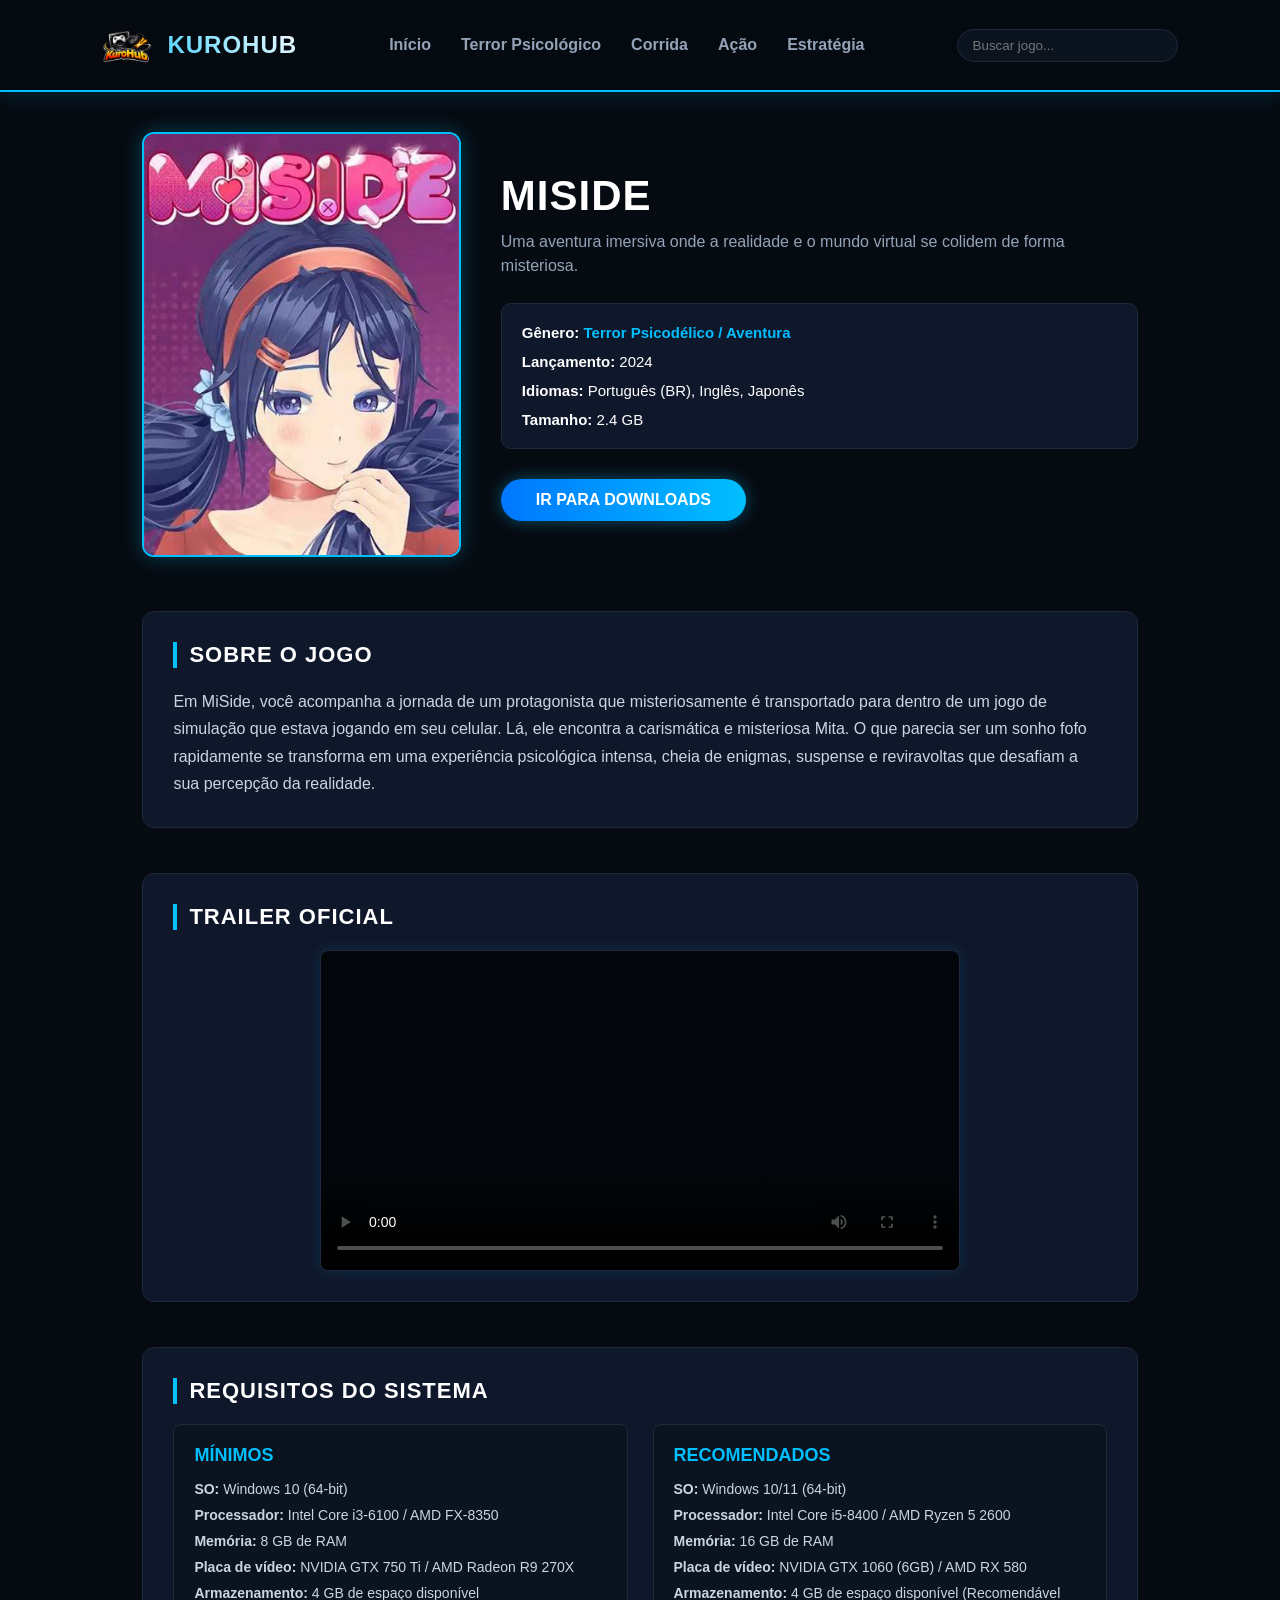
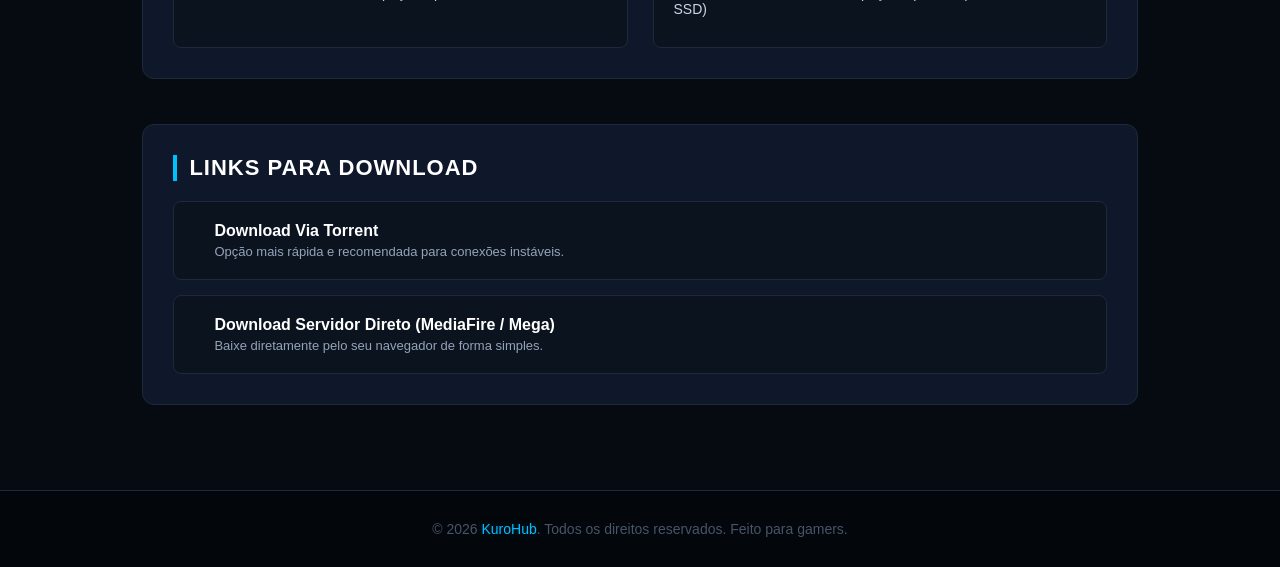
==== miside.html @ 4e560bf0 "Add files via upload" ====
<!DOCTYPE html>
<html lang="pt-BR">
<head>
    <meta charset="UTF-8">
    <meta name="viewport" content="width=device-width, initial-scale=1.0">
    <title>KuroHub - Baixar MiSide para PC</title>
    <link rel="icon" type="image/x-icon" href="logo.ico">
    <link rel="stylesheet" href="style.css">
</head>
<body>

    <!-- CABEÇALHO -->
    <header>
        <div class="logo">
            <img src="logo.ico" alt="KuroHub Logo"> 
            KuroHub
        </div>
        <nav>
            <ul>
                <li><a href="index.html">Início</a></li>
                <li><a href="index.html#jogos">Terror Psicológico</a></li>
                <li><a href="index.html#jogos">Corrida</a></li>
                <li><a href="index.html#jogos">Ação</a></li>
                <li><a href="index.html#jogos">Estratégia</a></li>
            </ul>
        </nav>
        <div class="busca-box">
            <input type="text" placeholder="Buscar jogo...">
            <i class="fa-solid fa-magnifying-glass"></i>
        </div>
    </header>

    <!-- CONTEÚDO DO JOGO -->
    <main class="container-jogo">
        
        <!-- Bloco Principal: Capa e Informações Básicas -->
        <div class="topo-jogo">
            <!-- Capa do Jogo (A mesma imagem vertical do card) -->
            <div class="capa-container">
                <img src="miside.jpg    " alt="Capa MiSide" class="jogo-capa-interna">
            </div>

            <!-- Detalhes Rápidos -->
            <div class="detalhes-rapidos">
                <h1 class="titulo-jogo-interno">MiSide</h1>
                <p class="tagline-jogo">Uma aventura imersiva onde a realidade e o mundo virtual se colidem de forma misteriosa.</p>
                
                <div class="info-meta">
                    <p><strong><i class="fa-solid fa-tags"></i> Gênero:</strong> <span class="destaque-azul">Terror Psicodélico / Aventura</span></p>
                    <p><strong><i class="fa-solid fa-calendar-days"></i> Lançamento:</strong> 2024</p>
                    <p><strong><i class="fa-solid fa-language"></i> Idiomas:</strong> Português (BR), Inglês, Japonês</p>
                    <p><strong><i class="fa-solid fa-weight-hanging"></i> Tamanho:</strong> 2.4 GB</p>
                </div>

                <!-- Botão de Download Principal -->
                <a href="#links-download" class="btn-cta btn-jogar-agora">
                    <i class="fa-solid fa-download"></i> Ir para Downloads
                </a>
            </div>
        </div>

         <!-- Sinopse / Descrição -->
        <section class="secao-interna">
            <h2 class="subtitulo-jogo">Sobre o Jogo</h2>
            <p class="texto-descricao">
                Em MiSide, você acompanha a jornada de um protagonista que misteriosamente é transportado para dentro de um jogo de simulação que estava jogando em seu celular. Lá, ele encontra a carismática e misteriosa Mita. O que parecia ser um sonho fofo rapidamente se transforma em uma experiência psicológica intensa, cheia de enigmas, suspense e reviravoltas que desafiam a sua percepção da realidade.
            </p>
        </section>

        <!-- SEÇÃO COM O VÍDEO BAIXADO -->
        <section class="secao-interna">
            <h2 class="subtitulo-jogo">Trailer Oficial</h2>
            <div class="video-container">
                <!-- Se o seu vídeo tiver outro nome ou extensão (ex: .mkv, .webm), mude no 'src' abaixo -->
                <video controls preload="metadata" poster="https://unsplash.com">
                    <source src="tmiside.mp4" type="video/mp4">
                    Seu navegador não suporta a reprodução de vídeos HTML5.
                </video>
            </div>
        </section>

        <!-- Requisitos do Sistema -->
        <section class="secao-interna">
            <h2 class="subtitulo-jogo">Requisitos do Sistema</h2>
            <div class="requisitos-grid">
                <!-- Mínimos -->
                <div class="requisitos-box">
                    <h3>Mínimos</h3>
                    <ul>
                        <li><strong>SO:</strong> Windows 10 (64-bit)</li>
                        <li><strong>Processador:</strong> Intel Core i3-6100 / AMD FX-8350</li>
                        <li><strong>Memória:</strong> 8 GB de RAM</li>
                        <li><strong>Placa de vídeo:</strong> NVIDIA GTX 750 Ti / AMD Radeon R9 270X</li>
                        <li><strong>Armazenamento:</strong> 4 GB de espaço disponível</li>
                    </ul>
                </div>
                <!-- Recomendados -->
                <div class="requisitos-box">
                    <h3>Recomendados</h3>
                    <ul>
                        <li><strong>SO:</strong> Windows 10/11 (64-bit)</li>
                        <li><strong>Processador:</strong> Intel Core i5-8400 / AMD Ryzen 5 2600</li>
                        <li><strong>Memória:</strong> 16 GB de RAM</li>
                        <li><strong>Placa de vídeo:</strong> NVIDIA GTX 1060 (6GB) / AMD RX 580</li>
                        <li><strong>Armazenamento:</strong> 4 GB de espaço disponível (Recomendável SSD)</li>
                    </ul>
                </div>
            </div>
        </section>

        <!-- Seção de Links para Download -->
        <section class="secao-interna" id="links-download">
            <h2 class="subtitulo-jogo">Links para Download</h2>
            <div class="links-grid">
                <a href="#" class="link-download-card">
                    <div class="link-icon"><i class="fa-solid fa-circle-down"></i></div>
                    <div class="link-texto">
                        <h4>Download Via Torrent</h4>
                        <p>Opção mais rápida e recomendada para conexões instáveis.</p>
                    </div>
                </a>
                <a href="#" class="link-download-card">
                    <div class="link-icon"><i class="fa-solid fa-cloud-arrow-down"></i></div>
                    <div class="link-texto">
                        <h4>Download Servidor Direto (MediaFire / Mega)</h4>
                        <p>Baixe diretamente pelo seu navegador de forma simples.</p>
                    </div>
                </a>
            </div>
        </section>

    </main>

    <!-- RODAPÉ -->
    <footer>
        <p>&copy; 2026 <span>KuroHub</span>. Todos os direitos reservados. Feito para gamers.</p>
    </footer>

</body>
</html>
---- style.css ----
/* CONFIGURAÇÕES GERAIS E PALETA DE CORES (Nova Identidade Azul Tecnológico) */
:root {
    --bg-principal: #060b11;
    --bg-card: #0f172a;
    --cor-azul-neon: #00BFFF;
    --cor-azul-brilho: #0077ff;
    --texto-claro: #ffffff;
    --texto-cinza: #94a3b8;
}

* {
    margin: 0;
    padding: 0;
    box-sizing: border-box;
    font-family: 'Segoe UI', Tahoma, Geneva, Verdana, sans-serif;
}

body {
    background-color: var(--bg-principal);
    color: var(--texto-claro);
    overflow-x: hidden;
}

a {
    text-decoration: none;
    color: inherit;
}

/* CABEÇALHO (NAVBAR) */
header {
    display: flex;
    justify-content: space-between;
    align-items: center;
    padding: 20px 8%;
    background-color: rgba(6, 11, 17, 0.95);
    border-bottom: 2px solid var(--cor-azul-neon);
    box-shadow: 0 4px 20px rgba(0, 191, 255, 0.15);
    position: sticky;
    top: 0;
    z-index: 1000;
}

.logo {
    display: flex;
    align-items: center;
    gap: 15px;
    font-size: 24px;
    font-weight: bold;
    text-transform: uppercase;
    letter-spacing: 1px;
    background: linear-gradient(45deg, var(--cor-azul-neon), #ffffff);
    -webkit-background-clip: text; /* Mantido para navegadores Webkit (Chrome/Safari) */
    background-clip: text;         /* Propriedade padrão que remove o erro no VS Code */
    -webkit-text-fill-color: transparent;
}

.logo img {
    height: 50px;
    border-radius: 8px;
}

nav ul {
    display: flex;
    list-style: none;
    gap: 30px;
}

nav ul li a {
    font-weight: 600;
    transition: 0.3s;
    cursor: pointer;
    padding-bottom: 5px;
    color: var(--texto-cinza);
}

nav ul li a:hover, nav ul li a.active {
    color: var(--cor-azul-neon);
    border-bottom: 2px solid var(--cor-azul-neon);
    text-shadow: 0 0 10px rgba(0, 191, 255, 0.5);
}

.busca-box {
    position: relative;
}

.busca-box input {
    padding: 8px 15px;
    padding-right: 35px;
    border-radius: 20px;
    border: 1px solid #1e293b;
    background-color: #0b131f;
    color: white;
    outline: none;
    transition: 0.3s;
}

.busca-box input:focus {
    border-color: var(--cor-azul-neon);
    box-shadow: 0 0 10px rgba(0, 191, 255, 0.3);
}

.busca-box i {
    position: absolute;
    right: 12px;
    top: 50%;
    transform: translateY(-50%);
    color: var(--cor-azul-neon);
}

/* SEÇÃO DE DESTAQUE (HERO BANNER) */
.hero {
    height: 50vh;
    /* Ajustado: Gradiente preto muito mais forte (0.85 e 0.95) para isolar o fundo da imagem */
    background: linear-gradient(rgba(6, 11, 17, 0.85), rgba(6, 11, 17, 0.98)), url('https://unsplash.com') no-repeat center center/cover;
    display: flex;
    flex-direction: column;
    justify-content: center;
    align-items: center;
    text-align: center;
    padding: 0 20px;
}

.hero p {
    font-size: 18px;
    color: var(--texto-cinza);
    margin-bottom: 30px;
    max-width: 600px;
}

.btn-cta {
    background: linear-gradient(90deg, var(--cor-azul-brilho), var(--cor-azul-neon));
    color: #ffffff;
    padding: 12px 35px;
    font-weight: bold;
    border-radius: 25px;
    text-transform: uppercase;
    box-shadow: 0 0 15px rgba(0, 191, 255, 0.4);
    transition: 0.3s ease;
}

.btn-cta:hover {
    transform: scale(1.05);
    box-shadow: 0 0 25px rgba(0, 191, 255, 0.8);
}

/* VITRINE DE JOGOS (GRID) */
.container {
    padding: 60px 8%;
    min-height: 50vh;
}

.titulo-secao {
    font-size: 28px;
    margin-bottom: 30px;
    border-left: 5px solid var(--cor-azul-neon);
    padding-left: 15px;
    text-transform: uppercase;
    letter-spacing: 1px;
}

.games-grid {
    display: grid;
    grid-template-columns: repeat(auto-fill, minmax(220px, 1fr));
    gap: 30px;
}

.game-card {
    background-color: var(--bg-card);
    border-radius: 12px;
    overflow: hidden;
    transition: transform 0.3s, border-color 0.3s, box-shadow 0.3s;
    border: 1px solid #1e293b;
    display: flex;
    flex-direction: column;
}

.game-card.hidden {
    display: none;
}

.game-card:hover {
    transform: translateY(-10px);
    border-color: var(--cor-azul-neon);
    box-shadow: 0 5px 20px rgba(0, 191, 255, 0.2);
}

.game-thumb {
    width: 100%;        /* Força a imagem a encostar nas bordas laterais do card */
    height: auto;       /* Deixa a altura livre para mostrar o pôster inteiro sem distorcer */
    display: block;     /* Remove pequenos espaços em branco fantasmas abaixo da foto */
    transition: transform 0.4s ease;
}
.game-info {
    padding: 15px;
    display: flex;
    flex-direction: column;
    flex-grow: 1;
}

.game-title {
    font-size: 18px;
    font-weight: bold;
    margin-bottom: 8px;
    white-space: nowrap;
    overflow: hidden;
    text-overflow: ellipsis;
}

.game-category {
    font-size: 12px;
    color: var(--cor-azul-neon);
    text-transform: uppercase;
    font-weight: bold;
    margin-bottom: 15px;
}

.btn-download {
    background-color: #0b131f;
    border: 1px solid var(--cor-azul-neon);
    color: white;
    text-align: center;
    padding: 8px 0;
    border-radius: 6px;
    font-weight: bold;
    margin-top: auto;
    transition: 0.3s;
}

.btn-download:hover {
    background: var(--cor-azul-neon);
    color: #060b11;
    box-shadow: 0 0 15px rgba(0, 191, 255, 0.4);
}

/* RODAPÉ */
footer {
    background-color: #03060a;
    padding: 30px 8%;
    text-align: center;
    border-top: 1px solid #1e293b;
    color: #475569;
    font-size: 14px;
}

footer span {
    color: var(--cor-azul-neon);
    text-shadow: 0 0 10px rgba(0, 191, 255, 0.3);
}

/* ==========================================================================
   ESTILOS EXCLUSIVOS DA PÁGINA INTERNA DO JOGO
   ========================================================================== */
.container-jogo {
    padding: 40px 8%;
    max-width: 1200px;
    margin: 0 auto;
}

.topo-jogo {
    display: flex;
    gap: 40px;
    margin-bottom: 50px;
    flex-wrap: wrap; /* Garante que fique bonito no celular */
}

.capa-container {
    flex: 1;
    min-width: 280px;
    max-width: 320px;
}

.jogo-capa-interna {
    width: 100%;
    height: auto;
    border-radius: 12px;
    border: 2px solid var(--cor-azul-neon);
    box-shadow: 0 0 20px rgba(0, 191, 255, 0.3);
}

.detalhes-rapidos {
    flex: 2;
    min-width: 300px;
    display: flex;
    flex-direction: column;
    justify-content: center;
}

.titulo-jogo-interno {
    font-size: 42px;
    text-transform: uppercase;
    margin-bottom: 10px;
    letter-spacing: 1px;
}

.tagline-jogo {
    font-size: 16px;
    color: var(--texto-cinza);
    margin-bottom: 25px;
    line-height: 1.5;
}

.info-meta {
    background-color: var(--bg-card);
    padding: 20px;
    border-radius: 10px;
    border: 1px solid #1e293b;
    margin-bottom: 30px;
}

.info-meta p {
    margin-bottom: 12px;
    font-size: 15px;
}

.info-meta p:last-child {
    margin-bottom: 0;
}

.destaque-azul {
    color: var(--cor-azul-neon);
    font-weight: bold;
}

.btn-jogar-agora {
    align-self: flex-start;
    text-align: center;
}

.secao-interna {
    margin-bottom: 45px;
    background-color: var(--bg-card);
    padding: 30px;
    border-radius: 12px;
    border: 1px solid #1e293b;
}

.subtitulo-jogo {
    font-size: 22px;
    margin-bottom: 20px;
    text-transform: uppercase;
    border-left: 4px solid var(--cor-azul-neon);
    padding-left: 12px;
    letter-spacing: 1px;
}

.texto-descricao {
    color: #cbd5e1;
    line-height: 1.7;
    font-size: 16px;
}

/* REQUISITOS */
.requisitos-grid {
    display: grid;
    grid-template-columns: repeat(auto-fit, minmax(280px, 1fr));
    gap: 25px;
}

.requisitos-box {
    background-color: #0b131f;
    padding: 20px;
    border-radius: 8px;
    border: 1px solid #1e293b;
}

.requisitos-box h3 {
    color: var(--cor-azul-neon);
    margin-bottom: 15px;
    text-transform: uppercase;
    font-size: 18px;
}

.requisitos-box ul {
    list-style: none;
}

.requisitos-box ul li {
    margin-bottom: 10px;
    font-size: 14px;
    color: #cbd5e1;
}

/* LINKS DE DOWNLOAD */
.links-grid {
    display: flex;
    flex-direction: column;
    gap: 15px;
}

.link-download-card {
    display: flex;
    align-items: center;
    gap: 20px;
    background-color: #0b131f;
    padding: 20px;
    border-radius: 8px;
    border: 1px solid #1e293b;
    transition: 0.3s;
}

.link-download-card:hover {
    border-color: var(--cor-azul-neon);
    transform: translateX(5px);
    box-shadow: 0 0 15px rgba(0, 191, 255, 0.1);
}

.link-icon i {
    font-size: 32px;
    color: var(--cor-azul-neon);
}

.link-texto h4 {
    font-size: 16px;
    margin-bottom: 4px;
}

.link-texto p {
    font-size: 13px;
    color: var(--texto-cinza);
}

/*trailer */
.video-container {
    width: 100%;
    max-width: 640px;        /* Reduzido de 800px para 640px para ficar bem mais compacto */
    margin: 15px auto 0 auto; /* Centraliza perfeitamente no meio do card */
    border-radius: 8px;
    overflow: hidden;
    border: 1px solid #1e293b;
    box-shadow: 0 0 15px rgba(0, 191, 255, 0.15);
    background-color: #03060a; /* Fundo preto puro para as barras de carregamento */
}

.video-container video {
    width: 100%;
    height: auto;
    max-height: 360px;       /* Limita a altura máxima para o player nunca ficar gigante */
    object-fit: contain;     /* Faz o vídeo se encaixar sem forçar proporções estranhas */
    display: block;
    outline: none;
}
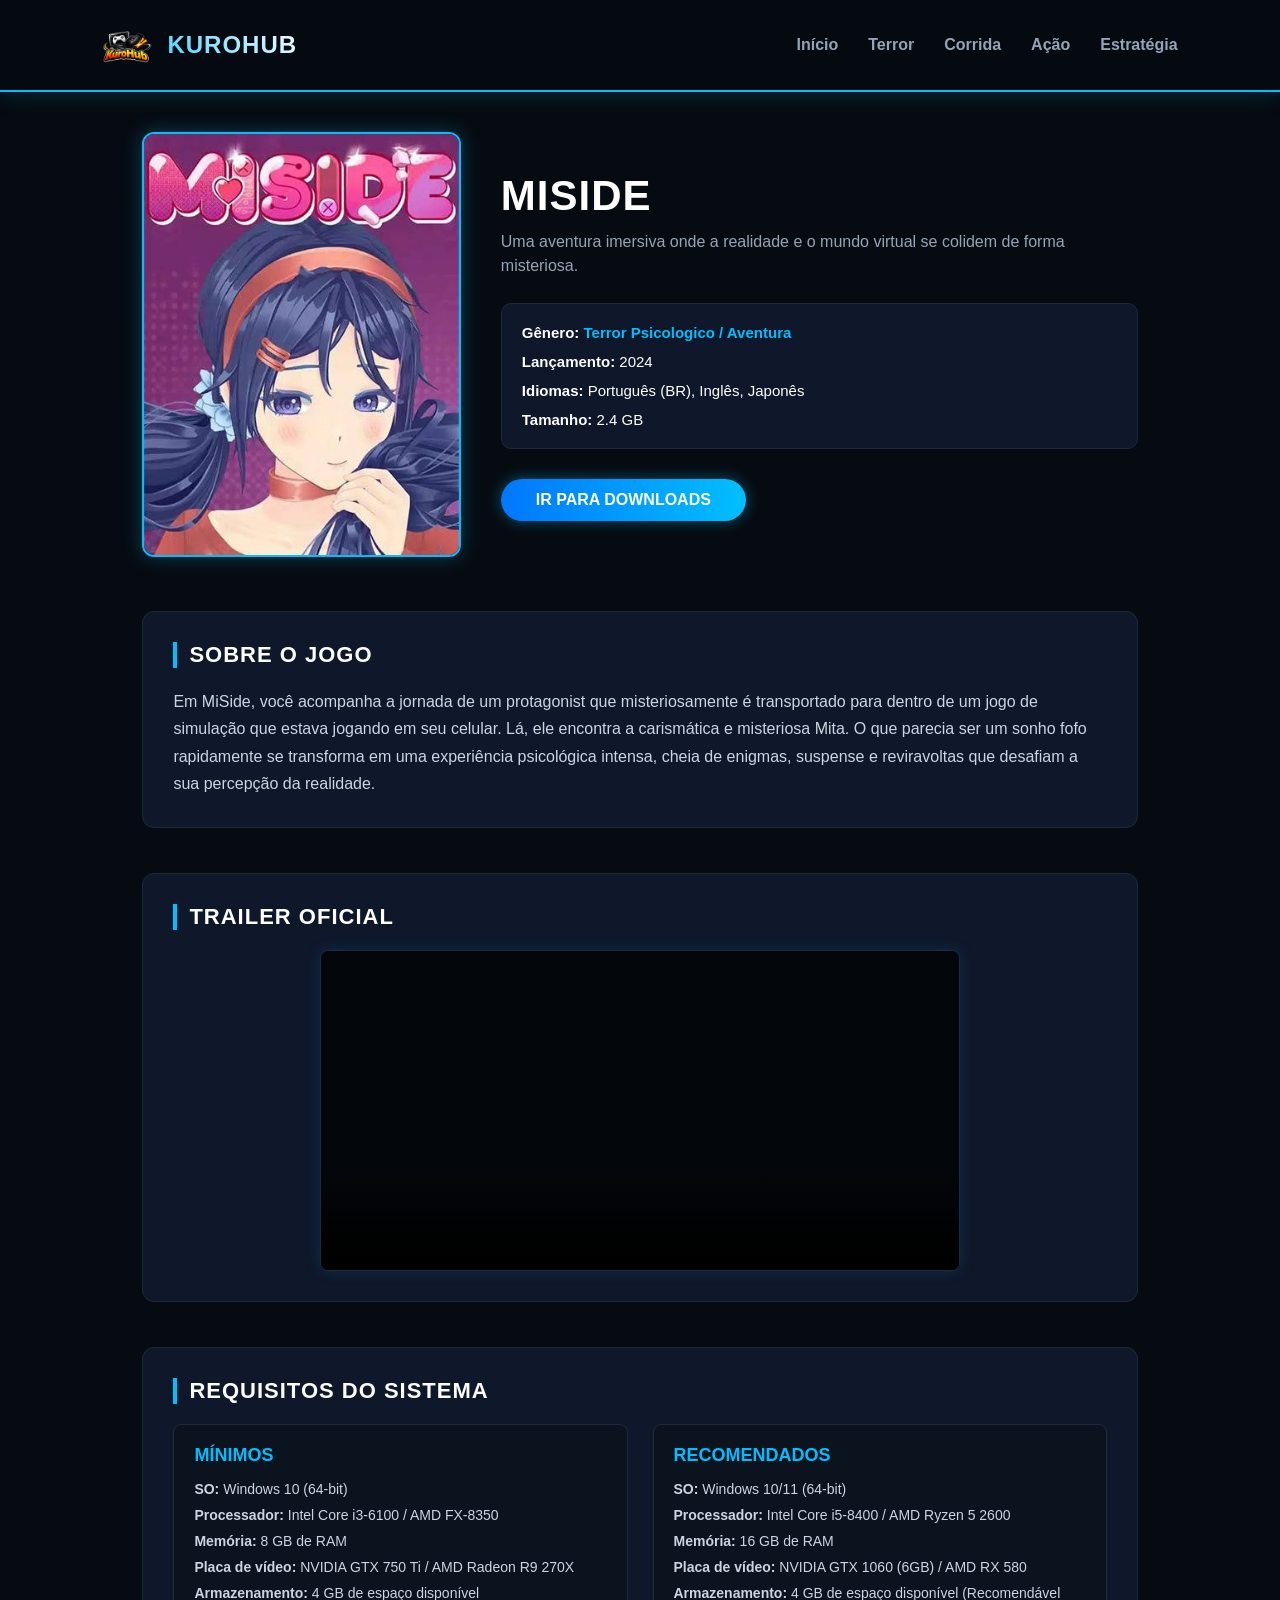
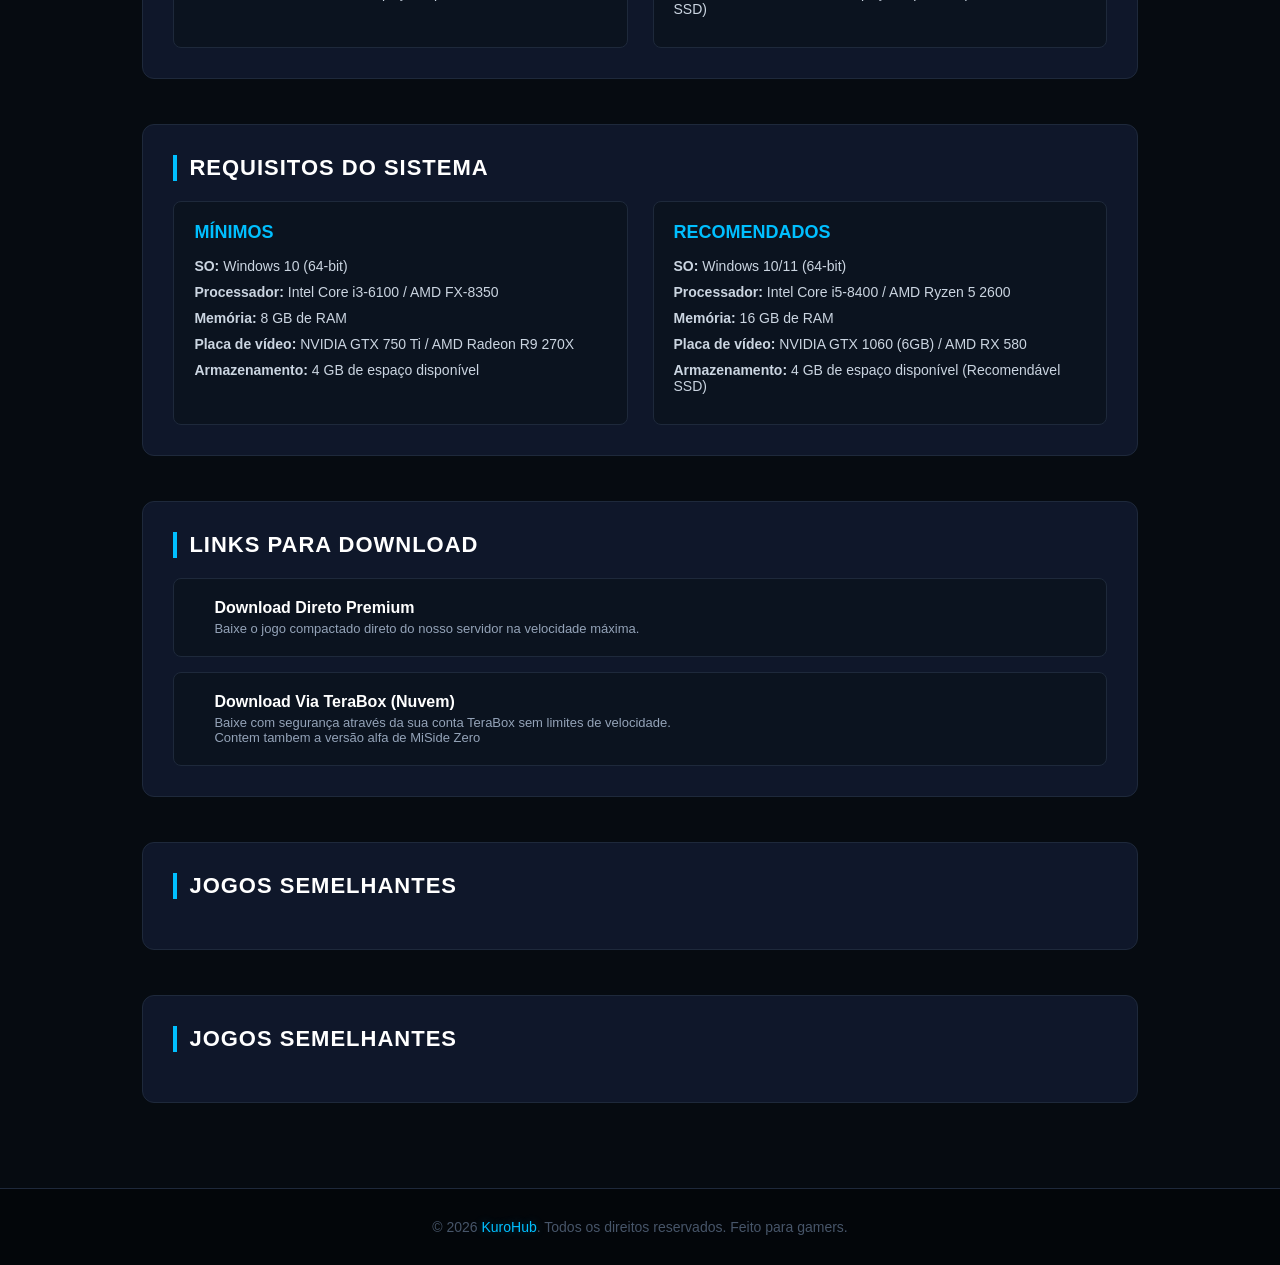
==== commit 177eeccf: "Add files via upload" ====
--- a/miside.html
+++ b/miside.html
@@ -7,7 +7,8 @@
     <link rel="icon" type="image/x-icon" href="logo.ico">
     <link rel="stylesheet" href="style.css">
 </head>
-<body>
+<!-- Adicionado o atributo para o JavaScript identificar o gênero do MiSide -->
+<body data-genero-atual="terror">
 
     <!-- CABEÇALHO -->
     <header>
@@ -18,16 +19,12 @@
         <nav>
             <ul>
                 <li><a href="index.html">Início</a></li>
-                <li><a href="index.html#jogos">Terror Psicológico</a></li>
+                <li><a href="index.html#jogos">Terror</a></li>
                 <li><a href="index.html#jogos">Corrida</a></li>
                 <li><a href="index.html#jogos">Ação</a></li>
                 <li><a href="index.html#jogos">Estratégia</a></li>
             </ul>
         </nav>
-        <div class="busca-box">
-            <input type="text" placeholder="Buscar jogo...">
-            <i class="fa-solid fa-magnifying-glass"></i>
-        </div>
     </header>
 
     <!-- CONTEÚDO DO JOGO -->
@@ -37,7 +34,7 @@
         <div class="topo-jogo">
             <!-- Capa do Jogo (A mesma imagem vertical do card) -->
             <div class="capa-container">
-                <img src="miside.jpg    " alt="Capa MiSide" class="jogo-capa-interna">
+                <img src="miside.jpg" alt="Capa MiSide" class="jogo-capa-interna">
             </div>
 
             <!-- Detalhes Rápidos -->
@@ -46,7 +43,7 @@
                 <p class="tagline-jogo">Uma aventura imersiva onde a realidade e o mundo virtual se colidem de forma misteriosa.</p>
                 
                 <div class="info-meta">
-                    <p><strong><i class="fa-solid fa-tags"></i> Gênero:</strong> <span class="destaque-azul">Terror Psicodélico / Aventura</span></p>
+                    <p><strong><i class="fa-solid fa-tags"></i> Gênero:</strong> <span class="destaque-azul">Terror Psicologico / Aventura</span></p>
                     <p><strong><i class="fa-solid fa-calendar-days"></i> Lançamento:</strong> 2024</p>
                     <p><strong><i class="fa-solid fa-language"></i> Idiomas:</strong> Português (BR), Inglês, Japonês</p>
                     <p><strong><i class="fa-solid fa-weight-hanging"></i> Tamanho:</strong> 2.4 GB</p>
@@ -63,7 +60,7 @@
         <section class="secao-interna">
             <h2 class="subtitulo-jogo">Sobre o Jogo</h2>
             <p class="texto-descricao">
-                Em MiSide, você acompanha a jornada de um protagonista que misteriosamente é transportado para dentro de um jogo de simulação que estava jogando em seu celular. Lá, ele encontra a carismática e misteriosa Mita. O que parecia ser um sonho fofo rapidamente se transforma em uma experiência psicológica intensa, cheia de enigmas, suspense e reviravoltas que desafiam a sua percepção da realidade.
+                Em MiSide, você acompanha a jornada de um protagonist que misteriosamente é transportado para dentro de um jogo de simulação que estava jogando em seu celular. Lá, ele encontra a carismática e misteriosa Mita. O que parecia ser um sonho fofo rapidamente se transforma em uma experiência psicológica intensa, cheia de enigmas, suspense e reviravoltas que desafiam a sua percepção da realidade.
             </p>
         </section>
 
@@ -108,24 +105,73 @@
             </div>
         </section>
 
-        <!-- Seção de Links para Download -->
+        <!-- Requisitos do Sistema -->
+        <section class="secao-interna">
+            <h2 class="subtitulo-jogo">Requisitos do Sistema</h2>
+            <div class="requisitos-grid">
+                <!-- Mínimos -->
+                <div class="requisitos-box">
+                    <h3>Mínimos</h3>
+                    <ul>
+                        <li><strong>SO:</strong> Windows 10 (64-bit)</li>
+                        <li><strong>Processador:</strong> Intel Core i3-6100 / AMD FX-8350</li>
+                        <li><strong>Memória:</strong> 8 GB de RAM</li>
+                        <li><strong>Placa de vídeo:</strong> NVIDIA GTX 750 Ti / AMD Radeon R9 270X</li>
+                        <li><strong>Armazenamento:</strong> 4 GB de espaço disponível</li>
+                    </ul>
+                </div>
+                <!-- Recomendados -->
+                <div class="requisitos-box">
+                    <h3>Recomendados</h3>
+                    <ul>
+                        <li><strong>SO:</strong> Windows 10/11 (64-bit)</li>
+                        <li><strong>Processador:</strong> Intel Core i5-8400 / AMD Ryzen 5 2600</li>
+                        <li><strong>Memória:</strong> 16 GB de RAM</li>
+                        <li><strong>Placa de vídeo:</strong> NVIDIA GTX 1060 (6GB) / AMD RX 580</li>
+                        <li><strong>Armazenamento:</strong> 4 GB de espaço disponível (Recomendável SSD)</li>
+                    </ul>
+                </div>
+            </div>
+        </section>
+
+        <!-- SEÇÃO DE DOWNLOADS (Ajustada com a moldura visual correta) -->
         <section class="secao-interna" id="links-download">
             <h2 class="subtitulo-jogo">Links para Download</h2>
             <div class="links-grid">
-                <a href="#" class="link-download-card">
-                    <div class="link-icon"><i class="fa-solid fa-circle-down"></i></div>
+                <!-- Download Direto (Servidor Local) -->
+                <a href="MiSide.v0.93L.zip" download class="link-download-card">
+                    <div class="link-icon"><i class="fa-solid fa-cloud-arrow-down"></i></div>
                     <div class="link-texto">
-                        <h4>Download Via Torrent</h4>
-                        <p>Opção mais rápida e recomendada para conexões instáveis.</p>
+                        <h4>Download Direto Premium</h4>
+                        <p>Baixe o jogo compactado direto do nosso servidor na velocidade máxima.</p>
                     </div>
                 </a>
-                <a href="#" class="link-download-card">
-                    <div class="link-icon"><i class="fa-solid fa-cloud-arrow-down"></i></div>
+                
+                <!-- Download Via Tera box-->
+                <a href="https://www.1024tera.com/portuguese/sharing/link?surl=GewRqzICQkLAQdi8HDagug" target="_blank" class="link-download-card">
+                    <div class="link-icon"><i class="fa-solid fa-box-open"></i></div>
                     <div class="link-texto">
-                        <h4>Download Servidor Direto (MediaFire / Mega)</h4>
-                        <p>Baixe diretamente pelo seu navegador de forma simples.</p>
+                        <h4>Download Via TeraBox (Nuvem)</h4>
+                        <p>Baixe com segurança através da sua conta TeraBox sem limites de velocidade.</p>
+                        <p>Contem tambem a versão alfa de MiSide Zero</p>
                     </div>
                 </a>
+            </div>
+        </section>
+
+        <!-- NOVA SEÇÃO: JOGOS SEMELHANTES (AUTOMÁTICA VIA JS) -->
+        <section class="secao-interna">
+            <h2 class="subtitulo-jogo">Jogos Semelhantes</h2>
+            <div class="games-grid" id="jogos-semelhantes">
+                <!-- O script.js vai preencher automaticamente com "The Karaoke" aqui -->
+            </div>
+        </section>
+
+        <!-- NOVA SEÇÃO: JOGOS SEMELHANTES (AUTOMÁTICA VIA JS) -->
+        <section class="secao-interna">
+            <h2 class="subtitulo-jogo">Jogos Semelhantes</h2>
+            <div class="games-grid" id="jogos-semelhantes">
+                <!-- O script.js vai preencher automaticamente com "The Karaoke" aqui -->
             </div>
         </section>
 
@@ -136,5 +182,7 @@
         <p>&copy; 2026 <span>KuroHub</span>. Todos os direitos reservados. Feito para gamers.</p>
     </footer>
 
+    <!-- Vinculação do script necessária para rodar o filtro automático -->
+    <script src="script.js"></script>
 </body>
 </html>
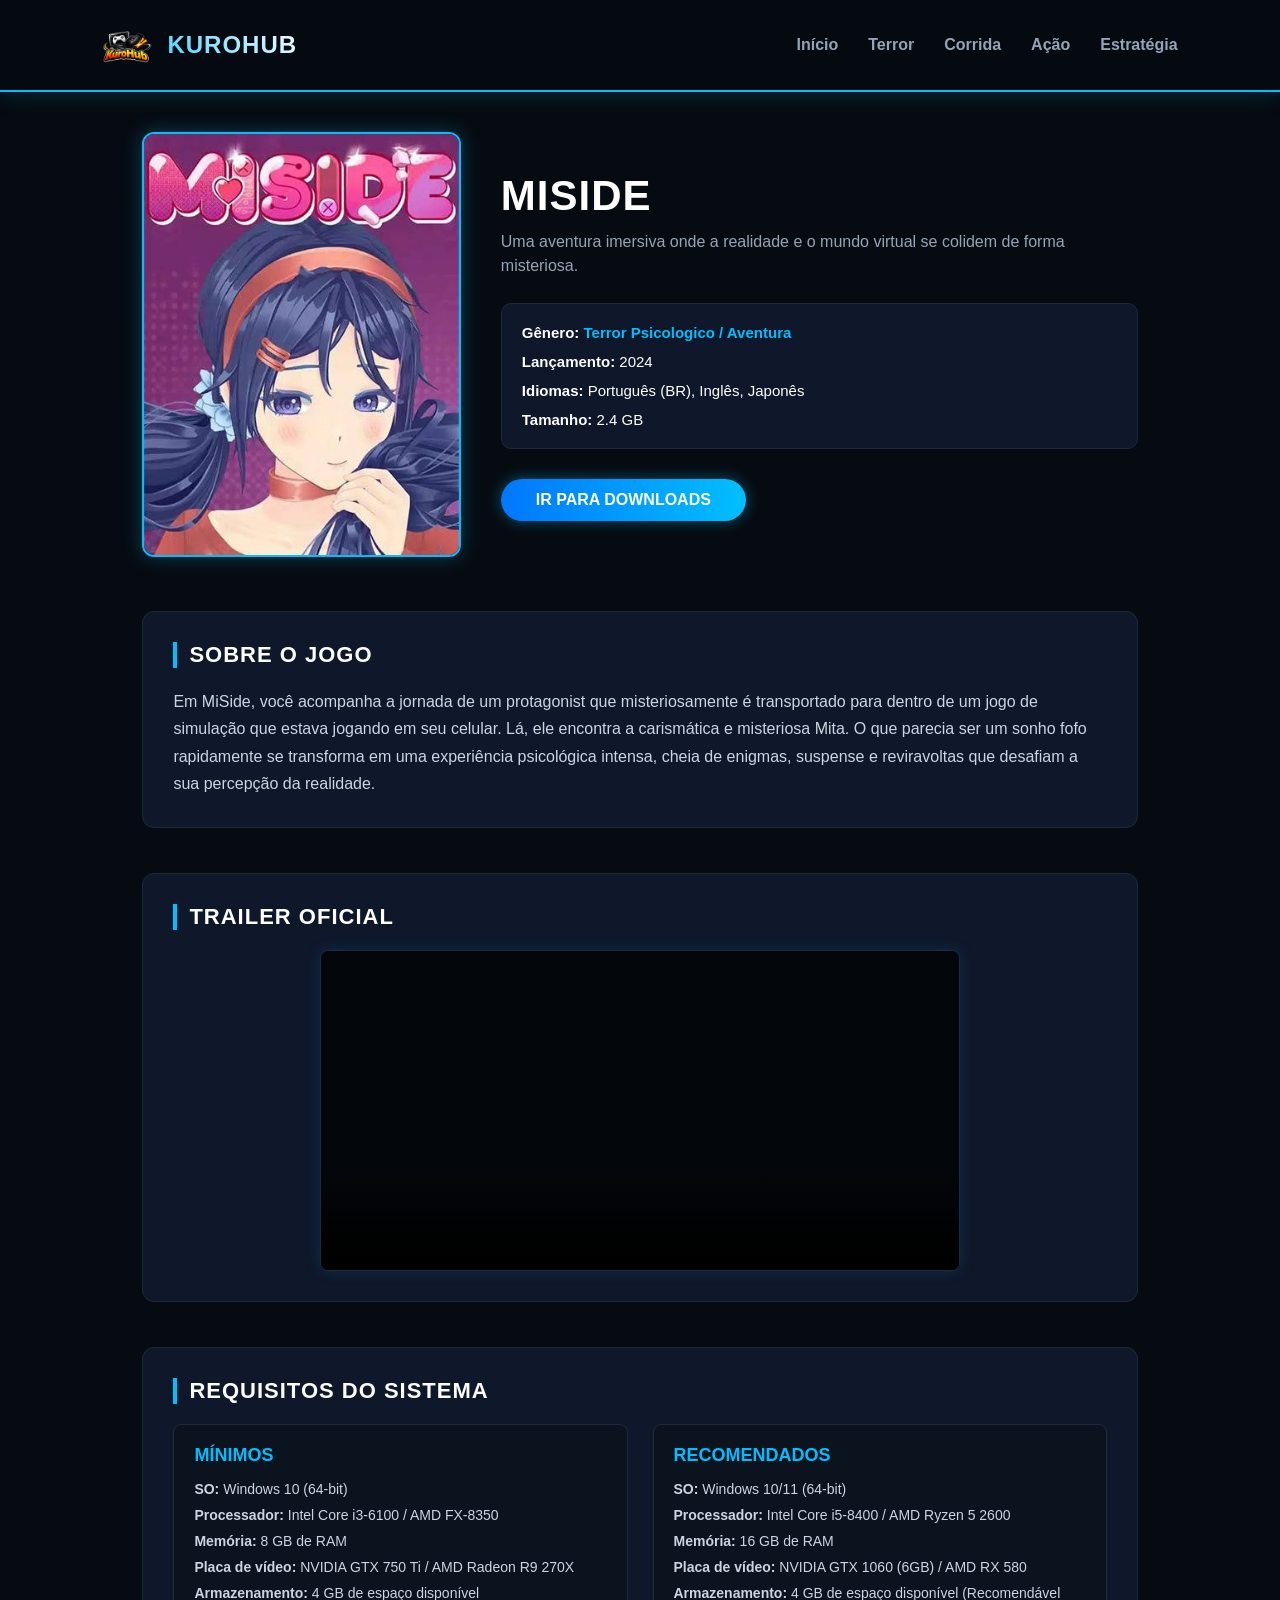
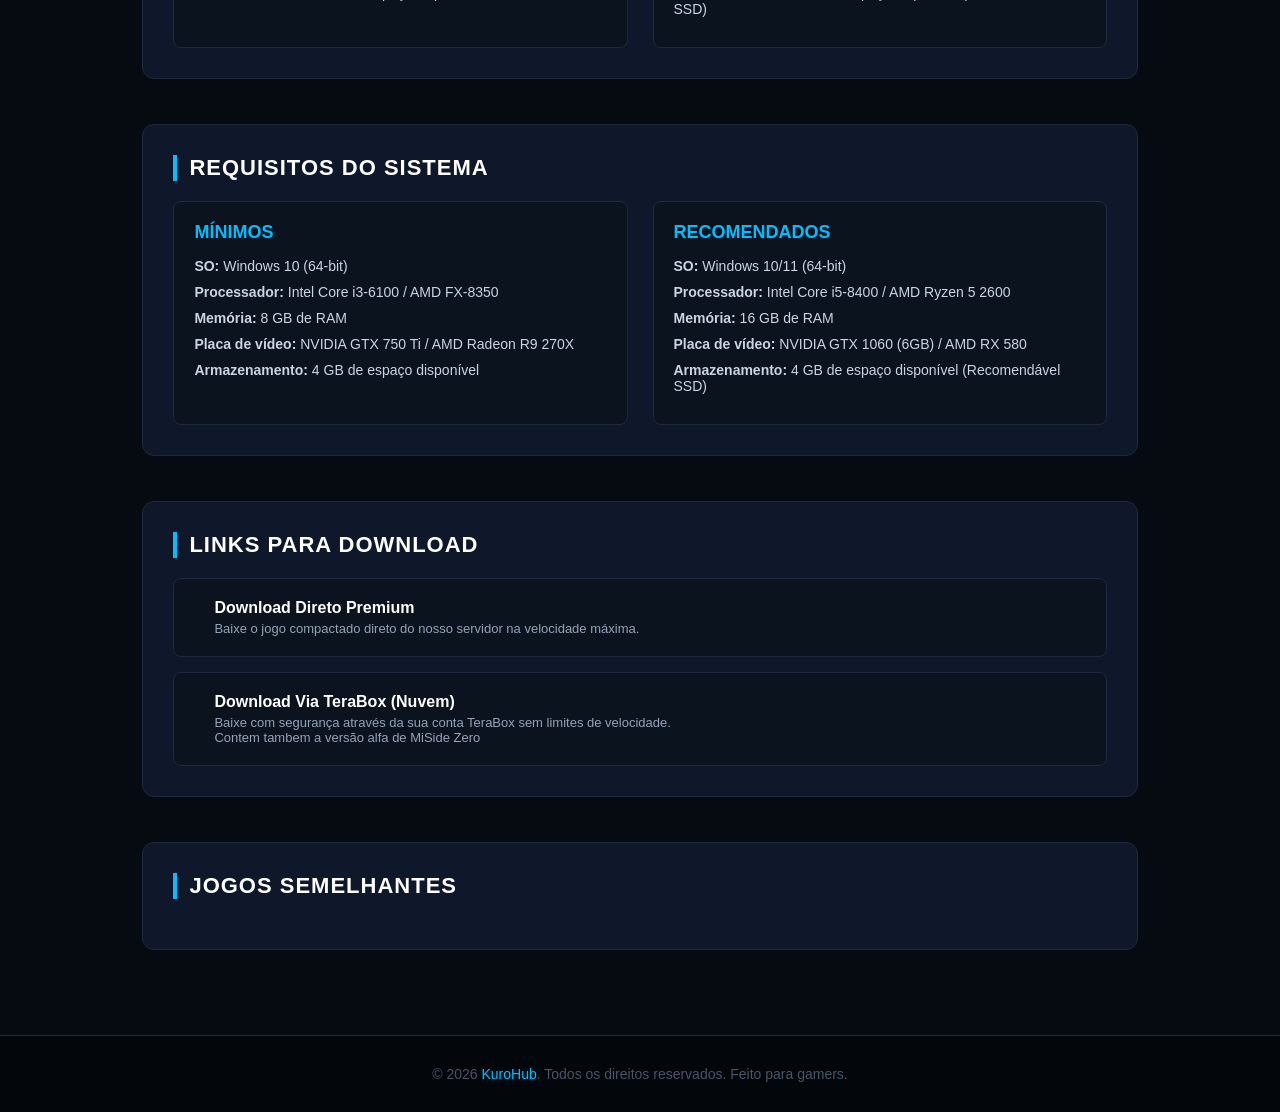
==== commit d9f7ac08: "Add files via upload" ====
--- a/miside.html
+++ b/miside.html
@@ -167,14 +167,6 @@
             </div>
         </section>
 
-        <!-- NOVA SEÇÃO: JOGOS SEMELHANTES (AUTOMÁTICA VIA JS) -->
-        <section class="secao-interna">
-            <h2 class="subtitulo-jogo">Jogos Semelhantes</h2>
-            <div class="games-grid" id="jogos-semelhantes">
-                <!-- O script.js vai preencher automaticamente com "The Karaoke" aqui -->
-            </div>
-        </section>
-
     </main>
 
     <!-- RODAPÉ -->
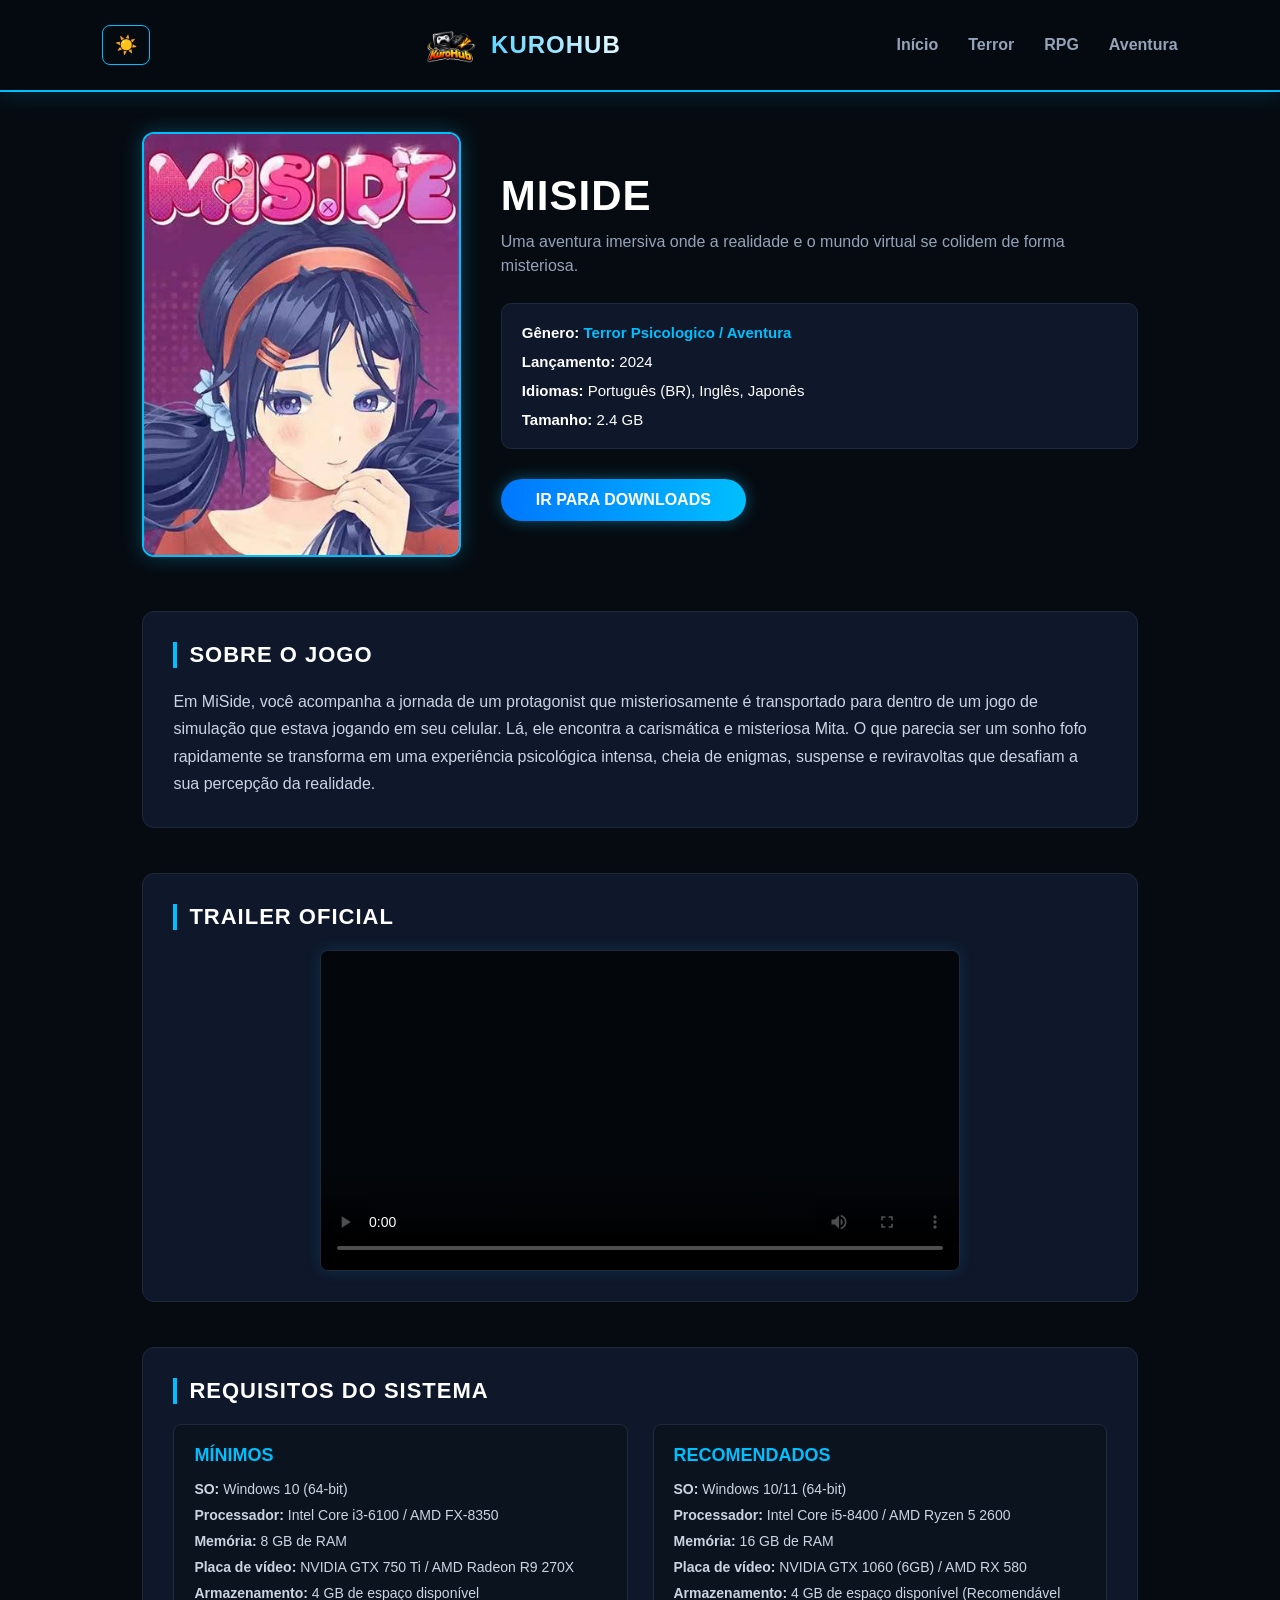
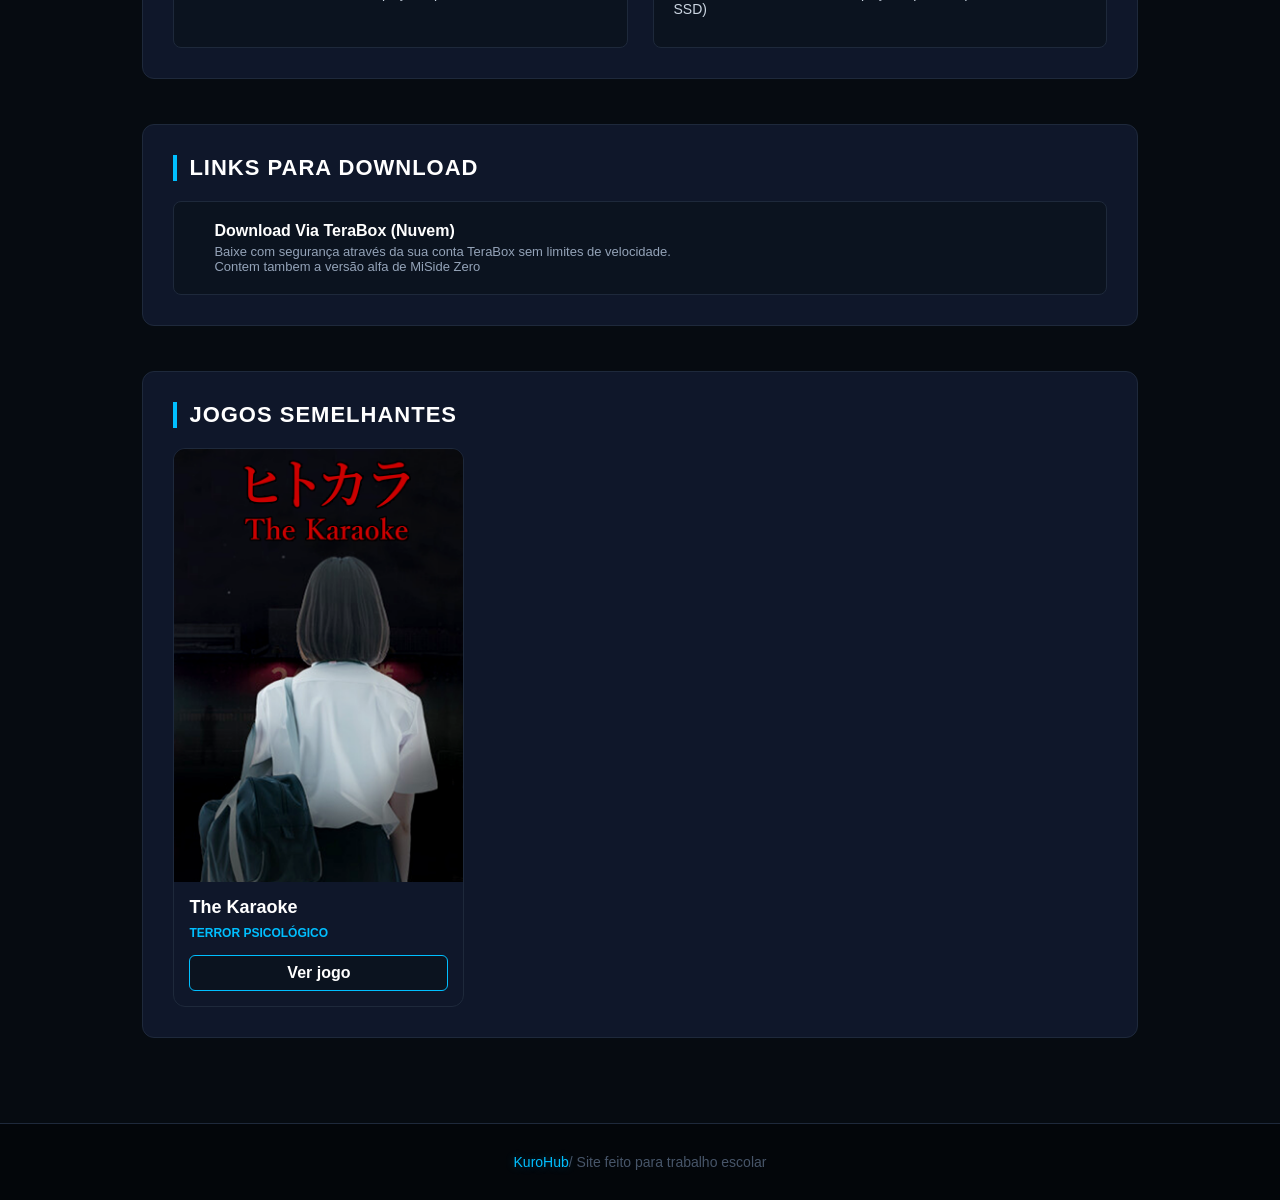
==== commit 64ac1f56: "Add files via upload" ====
--- a/miside.html
+++ b/miside.html
@@ -7,11 +7,14 @@
     <link rel="icon" type="image/x-icon" href="logo.ico">
     <link rel="stylesheet" href="style.css">
 </head>
-<!-- Adicionado o atributo para o JavaScript identificar o gênero do MiSide -->
 <body data-genero-atual="terror">
 
-    <!-- CABEÇALHO -->
     <header>
+        <button id="alternar-tema" type="button" aria-label="Alternar tema">
+            ☀️
+        </button>
+
+
         <div class="logo">
             <img src="logo.ico" alt="KuroHub Logo"> 
             KuroHub
@@ -20,24 +23,19 @@
             <ul>
                 <li><a href="index.html">Início</a></li>
                 <li><a href="index.html#jogos">Terror</a></li>
-                <li><a href="index.html#jogos">Corrida</a></li>
-                <li><a href="index.html#jogos">Ação</a></li>
-                <li><a href="index.html#jogos">Estratégia</a></li>
+                <li><a href="index.html#jogos">RPG</a></li>
+                <li><a href="index.html#jogos">Aventura</a></li>
             </ul>
         </nav>
     </header>
 
-    <!-- CONTEÚDO DO JOGO -->
     <main class="container-jogo">
         
-        <!-- Bloco Principal: Capa e Informações Básicas -->
         <div class="topo-jogo">
-            <!-- Capa do Jogo (A mesma imagem vertical do card) -->
             <div class="capa-container">
                 <img src="miside.jpg" alt="Capa MiSide" class="jogo-capa-interna">
             </div>
 
-            <!-- Detalhes Rápidos -->
             <div class="detalhes-rapidos">
                 <h1 class="titulo-jogo-interno">MiSide</h1>
                 <p class="tagline-jogo">Uma aventura imersiva onde a realidade e o mundo virtual se colidem de forma misteriosa.</p>
@@ -49,14 +47,12 @@
                     <p><strong><i class="fa-solid fa-weight-hanging"></i> Tamanho:</strong> 2.4 GB</p>
                 </div>
 
-                <!-- Botão de Download Principal -->
                 <a href="#links-download" class="btn-cta btn-jogar-agora">
                     <i class="fa-solid fa-download"></i> Ir para Downloads
                 </a>
             </div>
         </div>
 
-         <!-- Sinopse / Descrição -->
         <section class="secao-interna">
             <h2 class="subtitulo-jogo">Sobre o Jogo</h2>
             <p class="texto-descricao">
@@ -64,11 +60,10 @@
             </p>
         </section>
 
-        <!-- SEÇÃO COM O VÍDEO BAIXADO -->
+        <!--Introdução do video para o trailer feito com o auxilio de IA-->
         <section class="secao-interna">
             <h2 class="subtitulo-jogo">Trailer Oficial</h2>
             <div class="video-container">
-                <!-- Se o seu vídeo tiver outro nome ou extensão (ex: .mkv, .webm), mude no 'src' abaixo -->
                 <video controls preload="metadata" poster="https://unsplash.com">
                     <source src="tmiside.mp4" type="video/mp4">
                     Seu navegador não suporta a reprodução de vídeos HTML5.
@@ -76,7 +71,6 @@
             </div>
         </section>
 
-        <!-- Requisitos do Sistema -->
         <section class="secao-interna">
             <h2 class="subtitulo-jogo">Requisitos do Sistema</h2>
             <div class="requisitos-grid">
@@ -91,7 +85,6 @@
                         <li><strong>Armazenamento:</strong> 4 GB de espaço disponível</li>
                     </ul>
                 </div>
-                <!-- Recomendados -->
                 <div class="requisitos-box">
                     <h3>Recomendados</h3>
                     <ul>
@@ -104,50 +97,11 @@
                 </div>
             </div>
         </section>
-
-        <!-- Requisitos do Sistema -->
-        <section class="secao-interna">
-            <h2 class="subtitulo-jogo">Requisitos do Sistema</h2>
-            <div class="requisitos-grid">
-                <!-- Mínimos -->
-                <div class="requisitos-box">
-                    <h3>Mínimos</h3>
-                    <ul>
-                        <li><strong>SO:</strong> Windows 10 (64-bit)</li>
-                        <li><strong>Processador:</strong> Intel Core i3-6100 / AMD FX-8350</li>
-                        <li><strong>Memória:</strong> 8 GB de RAM</li>
-                        <li><strong>Placa de vídeo:</strong> NVIDIA GTX 750 Ti / AMD Radeon R9 270X</li>
-                        <li><strong>Armazenamento:</strong> 4 GB de espaço disponível</li>
-                    </ul>
-                </div>
-                <!-- Recomendados -->
-                <div class="requisitos-box">
-                    <h3>Recomendados</h3>
-                    <ul>
-                        <li><strong>SO:</strong> Windows 10/11 (64-bit)</li>
-                        <li><strong>Processador:</strong> Intel Core i5-8400 / AMD Ryzen 5 2600</li>
-                        <li><strong>Memória:</strong> 16 GB de RAM</li>
-                        <li><strong>Placa de vídeo:</strong> NVIDIA GTX 1060 (6GB) / AMD RX 580</li>
-                        <li><strong>Armazenamento:</strong> 4 GB de espaço disponível (Recomendável SSD)</li>
-                    </ul>
-                </div>
-            </div>
-        </section>
-
-        <!-- SEÇÃO DE DOWNLOADS (Ajustada com a moldura visual correta) -->
+        
         <section class="secao-interna" id="links-download">
             <h2 class="subtitulo-jogo">Links para Download</h2>
             <div class="links-grid">
-                <!-- Download Direto (Servidor Local) -->
-                <a href="MiSide.v0.93L.zip" download class="link-download-card">
-                    <div class="link-icon"><i class="fa-solid fa-cloud-arrow-down"></i></div>
-                    <div class="link-texto">
-                        <h4>Download Direto Premium</h4>
-                        <p>Baixe o jogo compactado direto do nosso servidor na velocidade máxima.</p>
-                    </div>
-                </a>
-                
-                <!-- Download Via Tera box-->
+
                 <a href="https://www.1024tera.com/portuguese/sharing/link?surl=GewRqzICQkLAQdi8HDagug" target="_blank" class="link-download-card">
                     <div class="link-icon"><i class="fa-solid fa-box-open"></i></div>
                     <div class="link-texto">
@@ -159,22 +113,18 @@
             </div>
         </section>
 
-        <!-- NOVA SEÇÃO: JOGOS SEMELHANTES (AUTOMÁTICA VIA JS) -->
         <section class="secao-interna">
             <h2 class="subtitulo-jogo">Jogos Semelhantes</h2>
             <div class="games-grid" id="jogos-semelhantes">
-                <!-- O script.js vai preencher automaticamente com "The Karaoke" aqui -->
             </div>
         </section>
 
     </main>
 
-    <!-- RODAPÉ -->
     <footer>
-        <p>&copy; 2026 <span>KuroHub</span>. Todos os direitos reservados. Feito para gamers.</p>
+        <p><span>KuroHub</span>/ Site feito para trabalho escolar</p>
     </footer>
 
-    <!-- Vinculação do script necessária para rodar o filtro automático -->
     <script src="script.js"></script>
 </body>
-</html>
+</html>
--- a/style.css
+++ b/style.css
@@ -1,4 +1,3 @@
-/* CONFIGURAÇÕES GERAIS E PALETA DE CORES (Nova Identidade Azul Tecnológico) */
 :root {
     --bg-principal: #060b11;
     --bg-card: #0f172a;
@@ -26,7 +25,6 @@
     color: inherit;
 }
 
-/* CABEÇALHO (NAVBAR) */
 header {
     display: flex;
     justify-content: space-between;
@@ -49,8 +47,8 @@
     text-transform: uppercase;
     letter-spacing: 1px;
     background: linear-gradient(45deg, var(--cor-azul-neon), #ffffff);
-    -webkit-background-clip: text; /* Mantido para navegadores Webkit (Chrome/Safari) */
-    background-clip: text;         /* Propriedade padrão que remove o erro no VS Code */
+    -webkit-background-clip: text; 
+    background-clip: text;         
     -webkit-text-fill-color: transparent;
 }
 
@@ -107,10 +105,8 @@
     color: var(--cor-azul-neon);
 }
 
-/* SEÇÃO DE DESTAQUE (HERO BANNER) */
 .hero {
     height: 50vh;
-    /* Ajustado: Gradiente preto muito mais forte (0.85 e 0.95) para isolar o fundo da imagem */
     background: linear-gradient(rgba(6, 11, 17, 0.85), rgba(6, 11, 17, 0.98)), url('https://unsplash.com') no-repeat center center/cover;
     display: flex;
     flex-direction: column;
@@ -143,7 +139,6 @@
     box-shadow: 0 0 25px rgba(0, 191, 255, 0.8);
 }
 
-/* VITRINE DE JOGOS (GRID) */
 .container {
     padding: 60px 8%;
     min-height: 50vh;
@@ -185,9 +180,9 @@
 }
 
 .game-thumb {
-    width: 100%;        /* Força a imagem a encostar nas bordas laterais do card */
-    height: auto;       /* Deixa a altura livre para mostrar o pôster inteiro sem distorcer */
-    display: block;     /* Remove pequenos espaços em branco fantasmas abaixo da foto */
+    width: 100%;        
+    height: auto;       
+    display: block;    
     transition: transform 0.4s ease;
 }
 .game-info {
@@ -247,9 +242,6 @@
     text-shadow: 0 0 10px rgba(0, 191, 255, 0.3);
 }
 
-/* ==========================================================================
-   ESTILOS EXCLUSIVOS DA PÁGINA INTERNA DO JOGO
-   ========================================================================== */
 .container-jogo {
     padding: 40px 8%;
     max-width: 1200px;
@@ -260,7 +252,7 @@
     display: flex;
     gap: 40px;
     margin-bottom: 50px;
-    flex-wrap: wrap; /* Garante que fique bonito no celular */
+    flex-wrap: wrap; 
 }
 
 .capa-container {
@@ -380,7 +372,6 @@
     color: #cbd5e1;
 }
 
-/* LINKS DE DOWNLOAD */
 .links-grid {
     display: flex;
     flex-direction: column;
@@ -419,23 +410,92 @@
     color: var(--texto-cinza);
 }
 
-/*trailer */
 .video-container {
     width: 100%;
-    max-width: 640px;        /* Reduzido de 800px para 640px para ficar bem mais compacto */
-    margin: 15px auto 0 auto; /* Centraliza perfeitamente no meio do card */
+    max-width: 640px;       
+    margin: 15px auto 0 auto; 
     border-radius: 8px;
     overflow: hidden;
     border: 1px solid #1e293b;
     box-shadow: 0 0 15px rgba(0, 191, 255, 0.15);
-    background-color: #03060a; /* Fundo preto puro para as barras de carregamento */
+    background-color: #03060a; 
 }
 
 .video-container video {
     width: 100%;
     height: auto;
-    max-height: 360px;       /* Limita a altura máxima para o player nunca ficar gigante */
-    object-fit: contain;     /* Faz o vídeo se encaixar sem forçar proporções estranhas */
+    max-height: 360px;       
+    object-fit: contain;     
     display: block;
     outline: none;
+}
+
+#mensagem-vazia {
+    text-align: center;
+    color: #ffffff;
+    font-size: 18px;
+    padding: 30px;
+}
+
+#mensagem-vazia.hidden {
+    display: none;
+}
+
+.ordenacao select {
+    background: #0f172a;
+    color: white;
+    border: 1px solid #00BFFF;
+    padding: 10px;
+    border-radius: 6px;
+    cursor: pointer;
+}
+
+body.tema-claro {
+    --bg-principal: #f2f6fa;
+    --bg-card: #ffffff;
+    --texto-principal: #17212b;
+    --texto-secundario: #526273;
+}
+
+body.tema-claro {
+    background-color: var(--bg-principal);
+    color: var(--texto-principal);
+}
+
+#alternar-tema {
+    background: transparent;
+    border: 1px solid #00BFFF;
+    border-radius: 8px;
+    padding: 8px 12px;
+    cursor: pointer;
+    font-size: 18px;
+}
+
+body.tema-claro .hero {
+    background: linear-gradient(
+        rgba(242, 246, 250, 0.90),
+        rgba(242, 246, 250, 0.90)
+    ), url('https://unsplash.com') no-repeat center center/cover;
+
+    color: #17212b;
+}
+
+#tela-anuncio {
+    position: fixed;
+    inset: 0;
+    z-index: 9999;
+    background: #000;
+    display: flex;
+    justify-content: center;
+    align-items: center;
+}
+
+#video-anuncio {
+    width: 100%;
+    height: 100%;
+    object-fit: contain;
+}
+
+#tela-anuncio.oculto {
+    display: none;
 }
